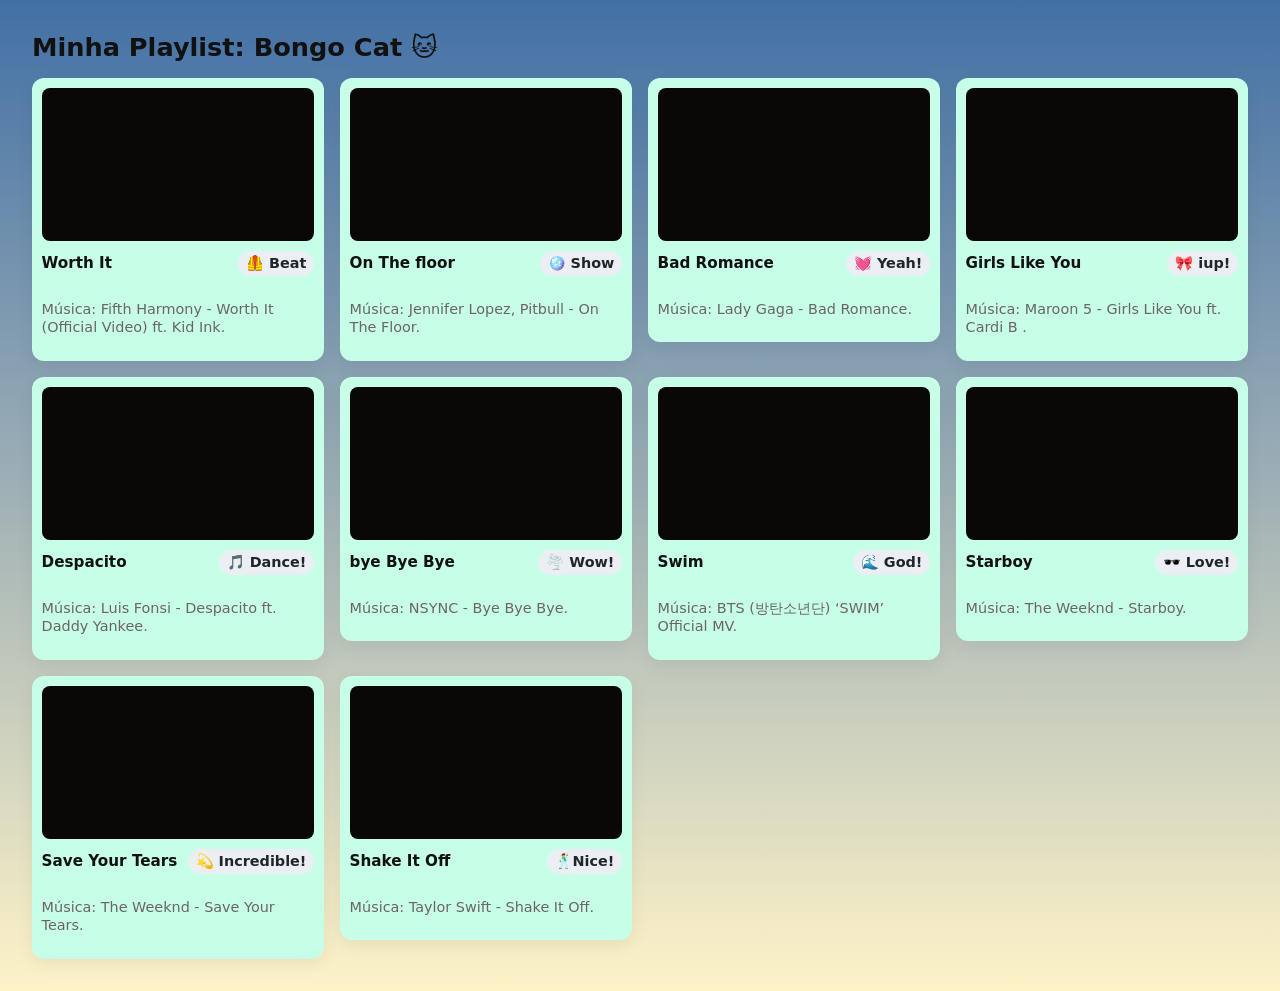
==== index.html @ 19669f46 "Add files via upload" ====
<!doctype html>
<html lang="pt-BR">
<head>
  <meta charset="utf-8" />
  <meta name="viewport" content="width=device-width,initial-scale=1" />
  <title>Galeria Bongo Cat</title>
  <link rel="stylesheet" href="style.css">
</head>
<body>
  <h1>Minha Playlist: Bongo Cat 🐱</h1>
  
  <section class="grid">
    
    <!-- EXEMPLO 1 -->
    <article class="card">
      <div class="video-wrap">
      <iframe width="560" height="315" src="https://www.youtube.com/embed/aaQK3oGiX_A?si=p0Fmu80kRm2DEtJD" title="YouTube video player" frameborder="0" allow="accelerometer; autoplay; clipboard-write; encrypted-media; gyroscope; picture-in-picture; web-share" referrerpolicy="strict-origin-when-cross-origin" allowfullscreen></iframe>
       </div>
      <div class="meta">
        <div class="title">Worth It</div>
        <div class="badge">🦺 Beat</div>
      </div>
     
      <p class="desc">Música: Fifth Harmony - Worth It (Official Video) ft. Kid Ink.</p>
    </article>

    <!-- EXEMPLO 2 -->
    <article class="card">
      <div class="video-wrap">
        <iframe width="560" height="315" src="https://www.youtube.com/embed/krPReKo4lQg?si=E6WmrHjz5CN4VSp4" title="YouTube video player" frameborder="0" allow="accelerometer; autoplay; clipboard-write; encrypted-media; gyroscope; picture-in-picture; web-share" referrerpolicy="strict-origin-when-cross-origin" allowfullscreen></iframe>
      </div>
      <div class="meta">
        <div class="title">On The floor</div>
        <div class="badge">🪩 Show</div>
      </div>
      <p class="desc">Música: Jennifer Lopez, Pitbull - On The Floor.</p>
    </article>

    <!-- EXEMPLO 3 -->
    <article class="card">
      <div class="video-wrap">
        <iframe width="560" height="315" src="https://www.youtube.com/embed/L9achtCtHnQ?si=jcAkrL8uNBGLQvNU" title="YouTube video player" frameborder="0" allow="accelerometer; autoplay; clipboard-write; encrypted-media; gyroscope; picture-in-picture; web-share" referrerpolicy="strict-origin-when-cross-origin" allowfullscreen></iframe>
      </div>
      <div class="meta">
        <div class="title">Bad Romance</div>
        <div class="badge">💓 Yeah!</div>
      </div>
      <p class="desc">Música: Lady Gaga - Bad Romance.</p>
    </article>

    <!-- EXEMPLO 4 -->
    <article class="card">
      <div class="video-wrap">
       <iframe width="560" height="315" src="https://www.youtube.com/embed/Nm7S2Z9MNq8?si=dmOwjjAKSpv-3YaI" title="YouTube video player" frameborder="0" allow="accelerometer; autoplay; clipboard-write; encrypted-media; gyroscope; picture-in-picture; web-share" referrerpolicy="strict-origin-when-cross-origin" allowfullscreen></iframe>
      </div>
      <div class="meta">
        <div class="title">Girls Like You</div>
        <div class="badge">🎀 iup!</div>
      </div>
      <p class="desc">Música: Maroon 5 - Girls Like You ft. Cardi B .</p>
    </article>

    <!-- EXEMPLO 5 -->
    <article class="card">
      <div class="video-wrap">
       <iframe width="560" height="315" src="https://www.youtube.com/embed/Zk21BzKQBGU?si=p8KzAFHKlR_L_JHY" title="YouTube video player" frameborder="0" allow="accelerometer; autoplay; clipboard-write; encrypted-media; gyroscope; picture-in-picture; web-share" referrerpolicy="strict-origin-when-cross-origin" allowfullscreen></iframe>
      </div>
      <div class="meta">
        <div class="title">Despacito</div>
        <div class="badge">🎵 Dance!</div>
      </div>
      <p class="desc">Música: Luis Fonsi - Despacito ft. Daddy Yankee.</p>
    </article>

    <!-- EXEMPLO 6 -->
    <article class="card">
      <div class="video-wrap">
       <iframe width="560" height="315" src="https://www.youtube.com/embed/Iik0py8C40A?si=O9UL6VgUshHeI1Jt" title="YouTube video player" frameborder="0" allow="accelerometer; autoplay; clipboard-write; encrypted-media; gyroscope; picture-in-picture; web-share" referrerpolicy="strict-origin-when-cross-origin" allowfullscreen></iframe>
      </div>
      <div class="meta">
        <div class="title">bye Bye Bye</div>
        <div class="badge">🌪️ Wow!</div>
      </div>
      <p class="desc">Música: NSYNC - Bye Bye Bye.</p>
    </article>

    <!-- EXEMPLO 7 -->
    <article class="card">
      <div class="video-wrap">
      <iframe width="560" height="315" src="https://www.youtube.com/embed/GGaOXjyPffI?si=BN77kND0YC08ffJZ" title="YouTube video player" frameborder="0" allow="accelerometer; autoplay; clipboard-write; encrypted-media; gyroscope; picture-in-picture; web-share" referrerpolicy="strict-origin-when-cross-origin" allowfullscreen></iframe>
      </div>
      <div class="meta">
        <div class="title">Swim</div>
        <div class="badge">🌊 God!</div>
      </div>
      <p class="desc">Música: BTS (방탄소년단) ‘SWIM’ Official MV.</p>
    </article>

    <!-- EXEMPLO 8 -->
    <article class="card">
      <div class="video-wrap">
      <iframe width="560" height="315" src="https://www.youtube.com/embed/IUxJtkNE0M8?si=2Ft1dO-JBhW3vwF-" title="YouTube video player" frameborder="0" allow="accelerometer; autoplay; clipboard-write; encrypted-media; gyroscope; picture-in-picture; web-share" referrerpolicy="strict-origin-when-cross-origin" allowfullscreen></iframe>
      </div>
      <div class="meta">
        <div class="title">Starboy</div>
        <div class="badge">🕶️ Love!</div>
      </div>
      <p class="desc">Música: The Weeknd - Starboy.</p>
    </article>

    <!-- EXEMPLO 9-->
    <article class="card">
      <div class="video-wrap">
      <iframe width="560" height="315" src="https://www.youtube.com/embed/Tq1Q3kfPaY8?si=-3tdPP-qYKP08ogP" title="YouTube video player" frameborder="0" allow="accelerometer; autoplay; clipboard-write; encrypted-media; gyroscope; picture-in-picture; web-share" referrerpolicy="strict-origin-when-cross-origin" allowfullscreen></iframe>
      </div>
      <div class="meta">
        <div class="title">Save Your Tears</div>
        <div class="badge">💫 Incredible!</div>
      </div>
      <p class="desc">Música: The Weeknd - Save Your Tears.</p>
    </article>
    
    <!-- EXEMPLO 10-->
    <article class="card">
      <div class="video-wrap">
      <iframe width="560" height="315" src="https://www.youtube.com/embed/sP5V6pEACbI?si=omPxHNXtIV3T6h3O" title="YouTube video player" frameborder="0" allow="accelerometer; autoplay; clipboard-write; encrypted-media; gyroscope; picture-in-picture; web-share" referrerpolicy="strict-origin-when-cross-origin" allowfullscreen></iframe>
      </div>
      <div class="meta">
        <div class="title">Shake It Off</div>
        <div class="badge">🕺Nice!</div>
      </div>
      <p class="desc">Música: Taylor Swift - Shake It Off.</p>
    </article>

  </section>
</body>
</html>
---- style.css ----
:root{
  --gap: 1rem;
  --card-bg:#c7fee7; 
  --radius: 12px;
}
body{
  font-family: system-ui, -apple-system, sans-serif;
  background: linear-gradient(180deg,#4270a5,#FEF3C7);
  margin: 0;
  padding: 2rem;
  color: #111;
}

h1{ margin: 0 0 1rem 0; font-size: 1.6rem; }

.grid{
  display: grid;
  grid-template-columns: repeat(auto-fit, minmax(260px, 1fr));
  gap: var(--gap);
  align-items: start;
}

.card{
  background: var(--card-bg);
  border-radius: var(--radius);
  padding: 0.6rem;
  box-shadow: 0 6px 18px rgba(16, 18, 22, 0.06);
  transition: transform .18s ease;
  display: flex;
  flex-direction: column;
  gap: .6rem;
}
.card:hover{
  transform: translateY(-6px);
  box-shadow: 0 12px 30px rgba(18, 22, 31, 0.12);
}

.video-wrap{
  position: relative;
  width: 100%;
  padding-top: 56.25%; /* Mantém proporção 16:9 */
  border-radius: calc(var(--radius) - 4px);
  overflow: hidden;
  background: #0a0707;
}
/* O CSS abaixo garante que o iframe colado ocupe todo o espaço */
.video-wrap iframe{
  position: absolute;
  inset: 0;
  width: 100%;
  height: 100%;
  border: 0;
}

.meta{
  display:flex;
  justify-content: space-between;
  align-items: center;
  gap: .5rem;
  font-size: .95rem;
}
.title{ font-weight: 600; }

.desc{
  font-size: .9rem;
  color: #6b6565;
  line-height: 1.3;
}

.badge{
  background: #ebeff3;
  padding: .25rem .5rem;
  border-radius: 999px;
  font-size: 0.9rem;
  font-weight: 600;
  color: #212429;
}
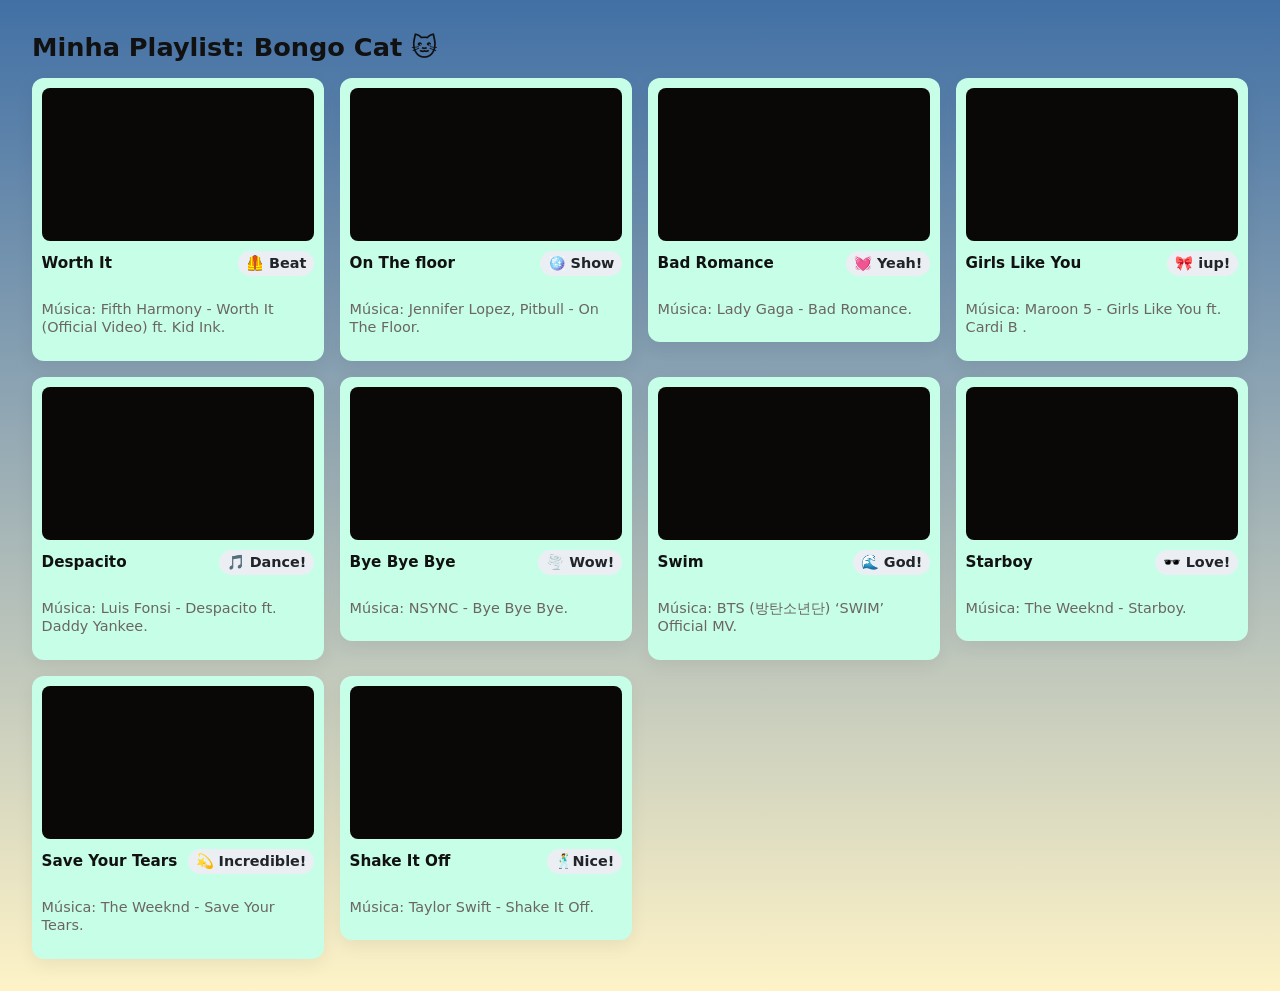
==== commit 79a4a690: "Add files via upload" ====
--- a/index.html
+++ b/index.html
@@ -78,7 +78,7 @@
        <iframe width="560" height="315" src="https://www.youtube.com/embed/Iik0py8C40A?si=O9UL6VgUshHeI1Jt" title="YouTube video player" frameborder="0" allow="accelerometer; autoplay; clipboard-write; encrypted-media; gyroscope; picture-in-picture; web-share" referrerpolicy="strict-origin-when-cross-origin" allowfullscreen></iframe>
       </div>
       <div class="meta">
-        <div class="title">bye Bye Bye</div>
+        <div class="title">Bye Bye Bye</div>
         <div class="badge">🌪️ Wow!</div>
       </div>
       <p class="desc">Música: NSYNC - Bye Bye Bye.</p>
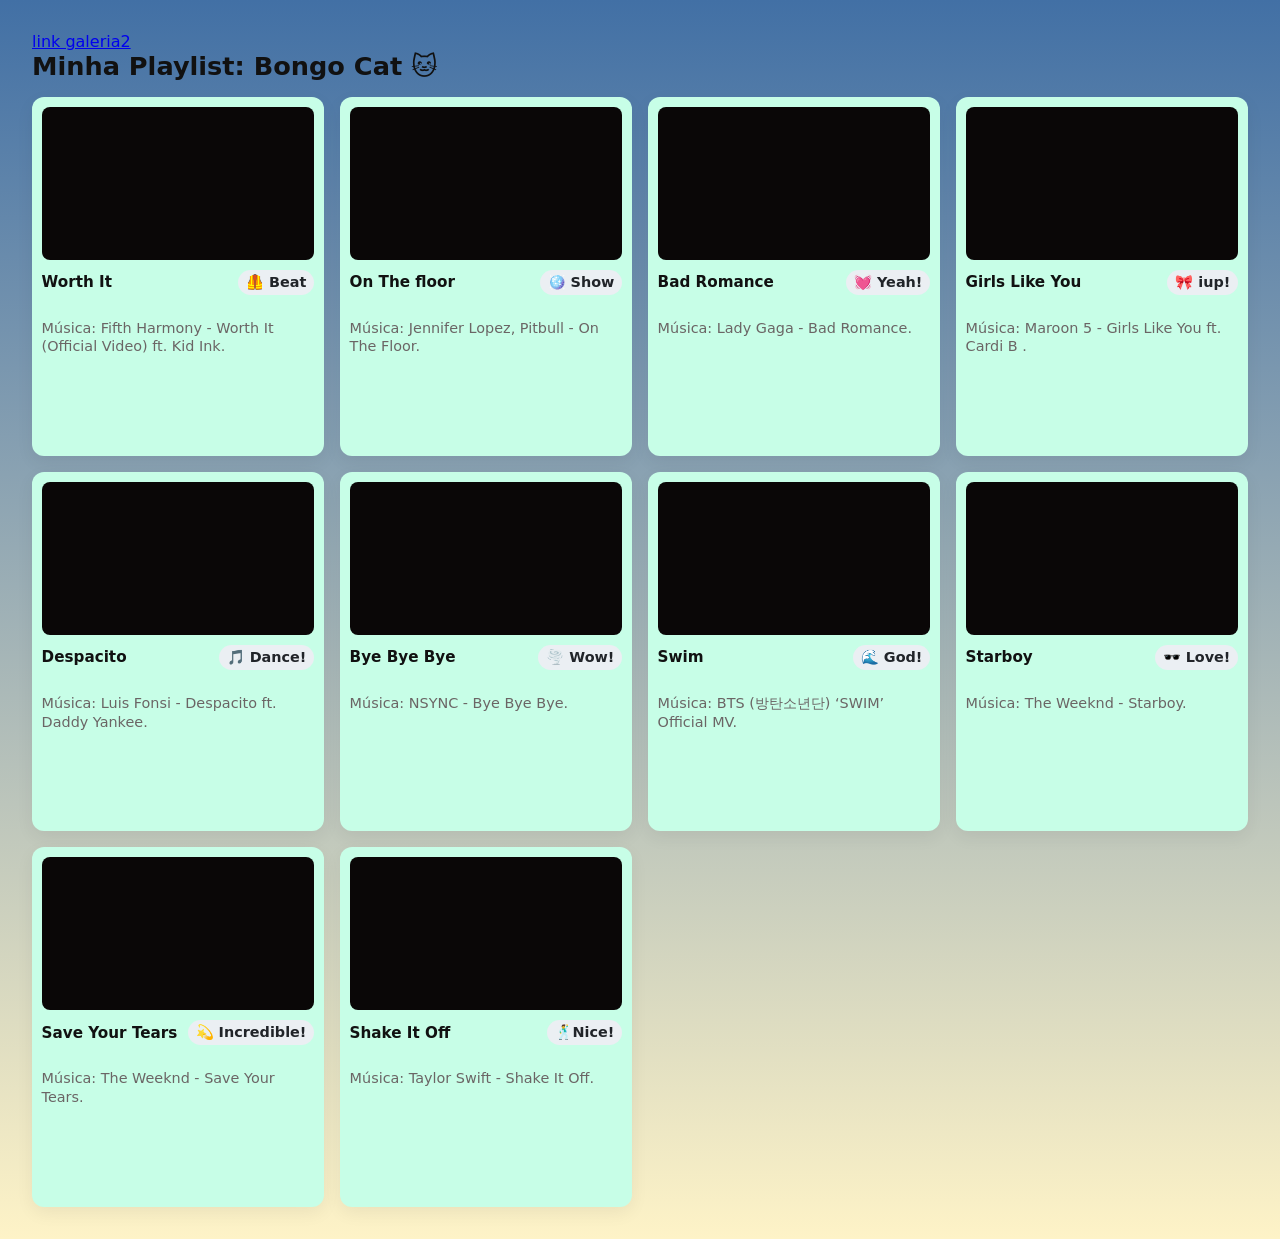
==== commit 0da34d44: "Add files via upload" ====
--- a/index.html
+++ b/index.html
@@ -7,6 +7,7 @@
   <link rel="stylesheet" href="style.css">
 </head>
 <body>
+  <a href="./galeria2.html">link galeria2</a>
   <h1>Minha Playlist: Bongo Cat 🐱</h1>
   
   <section class="grid">
--- a/style.css
+++ b/style.css
@@ -29,6 +29,7 @@
   display: flex;
   flex-direction: column;
   gap: .6rem;
+  height: 340px;
 }
 .card:hover{
   transform: translateY(-6px);
